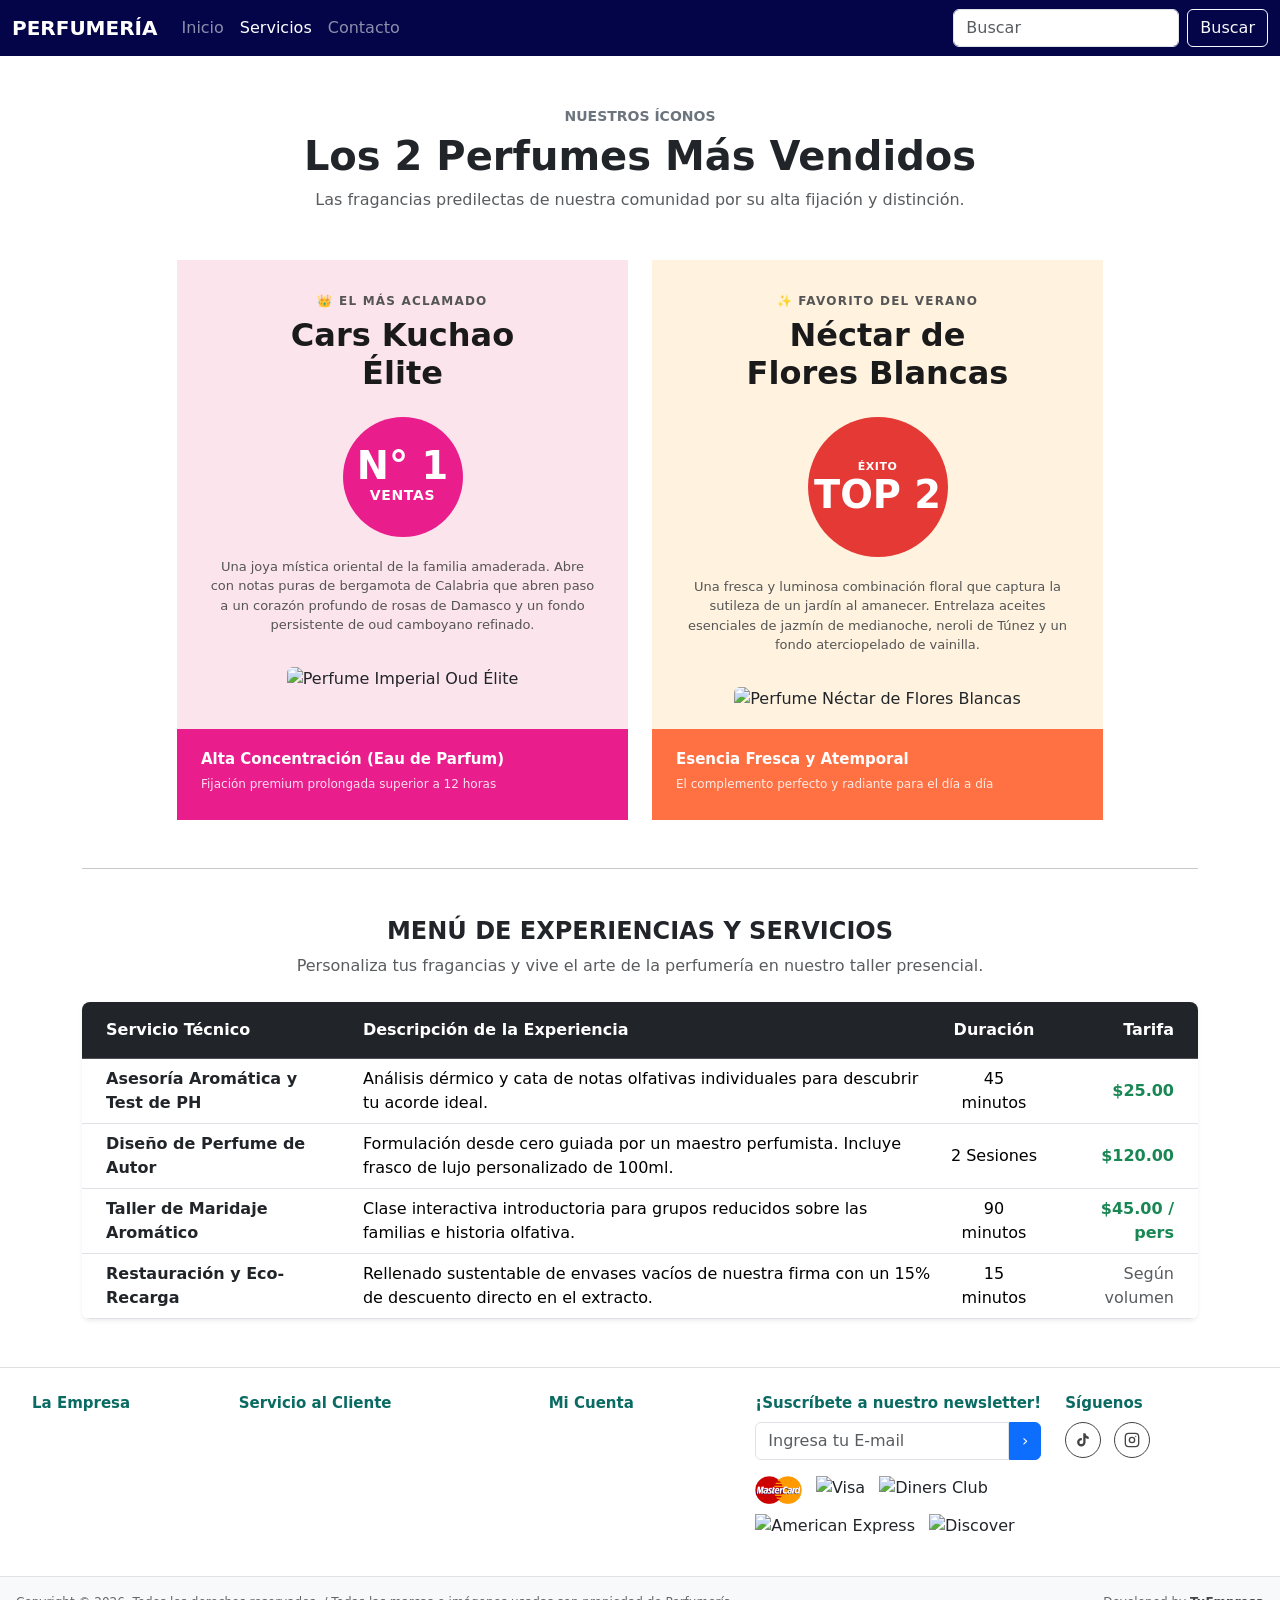
==== PROYECTO_FINAL/servicios.html @ 1038663b "Add files via upload" ====
<!DOCTYPE html>
<html lang="es">
<head>
    <meta charset="UTF-8">
    <meta name="viewport" content="width=device-width, initial-scale=1.0">
    <title>Servicios y Más Vendidos - Perfumería</title>
    <link href="https://cdn.jsdelivr.net/npm/bootstrap@5.3.3/dist/css/bootstrap.min.css" rel="stylesheet">
    <link rel="stylesheet" href="estilos.css">
</head>
<body>

    <nav class="navbar navbar-expand-lg navbar-dark bg-dark">
        <div class="container-fluid">
            <a class="navbar-brand fw-bold" href="index.html">PERFUMERÍA</a>
            <button class="navbar-toggler" type="button" data-bs-toggle="collapse" data-bs-target="#navbarNav">
                <span class="navbar-toggler-icon"></span>
            </button>
            <div class="collapse navbar-collapse" id="navbarNav">
                <ul class="navbar-nav me-auto mb-2 mb-lg-0">
                    <li class="nav-item"><a class="nav-link" href="index.html">Inicio</a></li>
                    <li class="nav-item"><a class="nav-link active" href="servicios.html">Servicios</a></li>
                    <li class="nav-item"><a class="nav-link" href="contacto.html">Contacto</a></li>
                </ul>
                <div class="d-flex">
                    <input class="form-control me-2" type="search" placeholder="Buscar">
                    <button class="btn btn-outline-light">Buscar</button>
                </div>
            </div>
        </div>
    </nav>

    <main class="container my-5">
        <div class="text-center mb-5">
            <span class="text-uppercase tracking-wider small fw-bold text-secondary">Nuestros Íconos</span>
            <h1 class="fw-bold mt-1">Los 2 Perfumes Más Vendidos</h1>
            <p class="text-muted">Las fragancias predilectas de nuestra comunidad por su alta fijación y distinción.</p>
        </div>

        <div class="row g-4 justify-content-center mb-5">
            <article class="col-12 col-md-5">
                <div class="promo-card card-rosada">
                    <div class="card-inner">
                        <p class="card-subtitulo">👑 El más aclamado</p>
                        <h2 class="card-titulo">Cars Kuchao<br>Élite</h2>
                        <div class="card-badge">
                            <span class="badge-numero">N° 1</span>
                            <span class="badge-texto">VENTAS</span>
                        </div>
                        <p class="card-descripcion">Una joya mística oriental de la familia amaderada. Abre con notas puras de bergamota de Calabria que abren paso a un corazón profundo de rosas de Damasco y un fondo persistente de oud camboyano refinado.</p>
                        <img src="https://fimgs.net/mdimg/perfume-thumbs/375x500.114774.jpg" alt="Perfume Imperial Oud Élite" class="card-img-producto rounded">
                    </div>
                    <div class="card-footer-promo bg-magenta">
                        <p class="footer-titulo">Alta Concentración (Eau de Parfum)</p>
                        <p class="footer-sub">Fijación premium prolongada superior a 12 horas</p>
                    </div>
                </div>
            </article>

            <article class="col-12 col-md-5">
                <div class="promo-card card-crema">
                    <div class="card-inner">
                        <p class="card-subtitulo">✨ Favorito del Verano</p>
                        <h2 class="card-titulo">Néctar de<br>Flores Blancas</h2>
                        <div class="card-badge badge-rojo">
                            <span class="badge-pre">ÉXITO</span>
                            <span class="badge-numero">TOP 2</span>
                        </div>
                        <p class="card-descripcion">Una fresca y luminosa combinación floral que captura la sutileza de un jardín al amanecer. Entrelaza aceites esenciales de jazmín de medianoche, neroli de Túnez y un fondo aterciopelado de vainilla.</p>
                        <img src="https://images.unsplash.com/photo-1592945403244-b3fbafd7f539?auto=format&fit=crop&w=400&q=80" alt="Perfume Néctar de Flores Blancas" class="card-img-producto rounded">
                    </div>
                    <div class="card-footer-promo bg-salmon">
                        <p class="footer-titulo">Esencia Fresca y Atemporal</p>
                        <p class="footer-sub">El complemento perfecto y radiante para el día a día</p>
                    </div>
                </div>
            </article>
        </div>

        <hr class="my-5 opacity-25">

        <section class="my-5">
            <div class="text-center mb-4">
                <h3 class="fw-bold text-uppercase h4">Menú de Experiencias y Servicios</h3>
                <p class="text-muted">Personaliza tus fragancias y vive el arte de la perfumería en nuestro taller presencial.</p>
            </div>
            
            <div class="table-responsive shadow-sm rounded-3">
                <table class="table table-hover align-middle bg-white mb-0">
                    <thead class="table-dark">
                        <tr>
                            <th scope="col" class="py-3 px-4">Servicio Técnico</th>
                            <th scope="col" class="py-3">Descripción de la Experiencia</th>
                            <th scope="col" class="py-3 text-center">Duración</th>
                            <th scope="col" class="py-3 text-end px-4">Tarifa</th>
                        </tr>
                    </thead>
                    <tbody>
                        <tr>
                            <td class="fw-bold text-dark px-4">Asesoría Aromática y Test de PH</td>
                            <td>Análisis dérmico y cata de notas olfativas individuales para descubrir tu acorde ideal.</td>
                            <td class="text-center">45 minutos</td>
                            <td class="text-end fw-bold text-success px-4">$25.00</td>
                        </tr>
                        <tr>
                            <td class="fw-bold text-dark px-4">Diseño de Perfume de Autor</td>
                            <td>Formulación desde cero guiada por un maestro perfumista. Incluye frasco de lujo personalizado de 100ml.</td>
                            <td class="text-center">2 Sesiones</td>
                            <td class="text-end fw-bold text-success px-4">$120.00</td>
                        </tr>
                        <tr>
                            <td class="fw-bold text-dark px-4">Taller de Maridaje Aromático</td>
                            <td>Clase interactiva introductoria para grupos reducidos sobre las familias e historia olfativa.</td>
                            <td class="text-center">90 minutos</td>
                            <td class="text-end fw-bold text-success px-4">$45.00 / pers</td>
                        </tr>
                        <tr>
                            <td class="fw-bold text-dark px-4">Restauración y Eco-Recarga</td>
                            <td>Rellenado sustentable de envases vacíos de nuestra firma con un 15% de descuento directo en el extracto.</td>
                            <td class="text-center">15 minutos</td>
                            <td class="text-end text-muted px-4">Según volumen</td>
                        </tr>
                    </tbody>
                </table>
            </div>
        </section>
    </main>

    <footer>
        <div class="footer-main container-fluid py-4">
            <div class="row g-4">
                <div class="col-6 col-md-2">
                    <div class="footer-title fw-bold mb-2">La Empresa</div>
                    <a class="footer-link d-block" href="#">Acerca de las Fragancias</a>
                    <a class="footer-link d-block" href="#">Ventas al por mayor</a>
                    <a class="footer-link d-block" href="#">Política de privacidad</a>
                    <a class="footer-link d-block" href="#">Política de entrega</a>
                    <a class="footer-link d-block" href="#">Tiendas</a>
                </div>
                <div class="col-6 col-md-3">
                    <div class="footer-title fw-bold mb-2">Servicio al Cliente</div>
                    <a class="footer-link d-block" href="#">Contáctanos</a>
                    <a class="footer-link d-block" href="#">Centro de ayuda</a>
                    <a class="footer-link d-block" href="#">Términos y condiciones</a>
                    <a class="footer-link d-block" href="#">Comprobantes electrónicos</a>
                </div>
                <div class="col-6 col-md-2">
                    <div class="footer-title fw-bold mb-2">Mi Cuenta</div>
                    <a class="footer-link d-block" href="#">Mis compras</a>
                    <a class="footer-link d-block" href="#">Mis datos personales</a>
                </div>
                <div class="col-12 col-md-3">
                    <div class="footer-title fw-bold mb-2">¡Suscríbete a nuestro newsletter!</div>
                    <div class="newsletter-form d-flex mb-3">
                        <input class="form-control rounded-0 rounded-start" type="email" placeholder="Ingresa tu E-mail">
                        <button class="btn btn-primary rounded-0 rounded-end">&#8250;</button>
                    </div>
                    <div class="payment-logos">
                        <img src="img/MasterCard_Logo.png" alt="Mastercard" height="28" class="me-1">
                        <img src="visa.png" alt="Visa" height="28" class="me-1">
                        <img src="diners.png" alt="Diners Club" height="28" class="me-1">
                        <img src="amex.png" alt="American Express" height="28" class="me-1">
                        <img src="discover.png" alt="Discover" height="28">
                    </div>
                </div>
                <div class="col-6 col-md-2">
                    <div class="footer-title fw-bold mb-2">Síguenos</div>
                    <a class="social-icon me-2" href="#" aria-label="TikTok">
                        <svg width="16" height="16" viewBox="0 0 24 24" fill="currentColor"><path d="M19.59 6.69a4.83 4.83 0 01-3.77-4.25V2h-3.45v13.67a2.89 2.89 0 01-2.88 2.5 2.89 2.89 0 01-2.89-2.89 2.89 2.89 0 012.89-2.89c.28 0 .54.04.79.1V9.01a6.33 6.33 0 00-.79-.05 6.34 6.34 0 00-6.34 6.34 6.34 6.34 0 006.34 6.34 6.34 6.34 0 006.33-6.34V9.01a8.16 8.16 0 004.77 1.52V7.1a4.85 4.85 0 01-1-.41z"/></svg>
                    </a>
                    <a class="social-icon" href="#" aria-label="Instagram">
                        <svg width="16" height="16" viewBox="0 0 24 24" fill="none" stroke="currentColor" stroke-width="2"><rect x="2" y="2" width="20" height="20" rx="5"/><circle cx="12" cy="12" r="4"/><circle cx="17.5" cy="6.5" r="1" fill="currentColor" stroke="none"/></svg>
                    </a>
                </div>
            </div>
        </div>
    
        <div class="footer-bottom d-flex flex-wrap justify-content-between align-items-center gap-2 p-3 bg-light border-top">
            <span>Copyright &copy; 2026. Todos los derechos reservados. / Todas las marcas e imágenes usadas son propiedad de Perfumería.</span>
            <span>Developed by <strong>TuEmpresa</strong></span>
        </div>
    </footer>

    <script src="https://cdn.jsdelivr.net/npm/bootstrap@5.3.3/dist/js/bootstrap.bundle.min.js"></script>
</body>
</html>
---- PROYECTO_FINAL/estilos.css ----
nav.navbar {
background-color: #040548 !important;

}

.footer-main {
  background: #fff;
  border-top: 1px solid #e0e0e0;
  padding: 2.5rem 2rem 1.5rem;
}

.footer-title {
  color: #0a6b63;
  font-weight: 600;
  font-size: 15px;
  margin-bottom: 14px;
}

.footer-link {
  display: block;
  color: #444;
  text-decoration: none;
  font-size: 14px;
  margin-bottom: 8px;
}

.footer-link:hover {
  color: #0a6b63;
}

/* Newsletter */
.newsletter-form {
  display: flex;
  margin-bottom: 16px;
}

.newsletter-input {
  border: 1px solid #ccc;
  border-radius: 6px 0 0 6px;
  padding: 8px 14px;
  font-size: 14px;
  outline: none;
  width: 200px;
}

.newsletter-input:focus {
  border-color: #0a6b63;
}

.newsletter-btn {
  background: #0a6b63;
  color: #fff;
  border: none;
  border-radius: 0 6px 6px 0;
  padding: 8px 16px;
  cursor: pointer;
  font-size: 20px;
  line-height: 1;
}

.newsletter-btn:hover {
  background: #085049;
}

/* Logos de pago */
.payment-logos {
  display: flex;
  align-items: center;
  gap: 10px;
  flex-wrap: wrap;
  margin-top: 8px;
}

/* Redes sociales */
.social-icon {
  width: 36px;
  height: 36px;
  border-radius: 50%;
  border: 1.5px solid #444;
  display: inline-flex;
  align-items: center;
  justify-content: center;
  color: #444;
  text-decoration: none;
  margin-right: 8px;
  transition: border-color 0.2s, color 0.2s;
}

.social-icon:hover {
  border-color: #0a6b63;
  color: #0a6b63;
}

/* Barra inferior */
.footer-bottom {
  background: #f5f5f5;
  border-top: 1px solid #e0e0e0;
  padding: 14px 2rem;
  font-size: 12px;
  color: #666;
}

.footer-bottom strong {
  color: #444;
}


.productos-section {
  width: 100%;
  font-family: 'Segoe UI', Arial, sans-serif;
}
 
/* ---- Tarjeta base ---- */
.promo-card {
  display: flex;
  flex-direction: column;
  height: 100%;
  min-height: 560px;
  overflow: hidden;
}
 
.card-inner {
  flex: 1;
  padding: 2rem 2rem 1rem;
  display: flex;
  flex-direction: column;
  align-items: center;
  text-align: center;
  position: relative;
}
 
/* ---- Colores de fondo por tarjeta ---- */
.card-rosada .card-inner  { background: #fce4ec; }
.card-crema  .card-inner  { background: #fff3e0; }
.card-lavanda .card-inner { background: #ede7f6; }
 
/* ---- Textos ---- */
.card-subtitulo {
  font-size: 12px;
  font-weight: 600;
  letter-spacing: 0.1em;
  text-transform: uppercase;
  color: #555;
  margin-bottom: 6px;
}
 
.card-titulo {
  font-size: 2rem;
  font-weight: 700;
  color: #1a1a1a;
  line-height: 1.2;
  margin-bottom: 16px;
}
 
.card-fecha {
  font-size: 13px;
  color: #666;
  margin-bottom: 12px;
}
 
.card-descripcion {
  font-size: 13px;
  color: #555;
  line-height: 1.5;
  margin-top: 12px;
}
 
/* ---- Badge de descuento ---- */
.card-badge {
  width: 120px;
  height: 120px;
  border-radius: 50%;
  background: #e91e8c;
  display: flex;
  flex-direction: column;
  align-items: center;
  justify-content: center;
  margin: 8px 0;
}
 
.card-badge.badge-rojo {
  background: #e53935;
  width: 140px;
  height: 140px;
}
 
.badge-pre {
  font-size: 11px;
  color: #fff;
  font-weight: 600;
  letter-spacing: 0.05em;
}
 
.badge-numero {
  font-size: 2.4rem;
  font-weight: 900;
  color: #fff;
  line-height: 1;
}
 
.badge-texto {
  font-size: 14px;
  font-weight: 700;
  color: #fff;
  letter-spacing: 0.05em;
}
 
/* ---- Imagen del producto ---- */
.card-img-producto {
  max-height: 160px;
  object-fit: contain;
  margin-top: 16px;
}
 
/* ---- Footer de cada tarjeta ---- */
.card-footer-promo {
  padding: 1.2rem 1.5rem;
}
 
.bg-magenta { background: #e91e8c; }
.bg-salmon  { background: #ff7043; }
.bg-azul    { background: #5c6bc0; }
 
.footer-titulo {
  font-size: 15px;
  font-weight: 700;
  color: #fff;
  margin-bottom: 4px;
}
 
.footer-sub {
  font-size: 12px;
  color: rgba(255,255,255,0.85);
  margin-bottom: 8px;
}
 
.footer-link {
  font-size: 12px;
  font-weight: 700;
  color: #fff;
  text-decoration: none;
  letter-spacing: 0.05em;
}
 
.footer-link:hover {
  text-decoration: underline;
  color: #fff;
}
 
/* ---- Responsive ---- */
@media (max-width: 767px) {
  .promo-card {
    min-height: auto;
    margin-bottom: 0;
  }
 
  .card-inner {
    padding: 1.5rem 1.5rem 1rem;
  }
 
  .card-titulo {
    font-size: 1.6rem;
  }
}
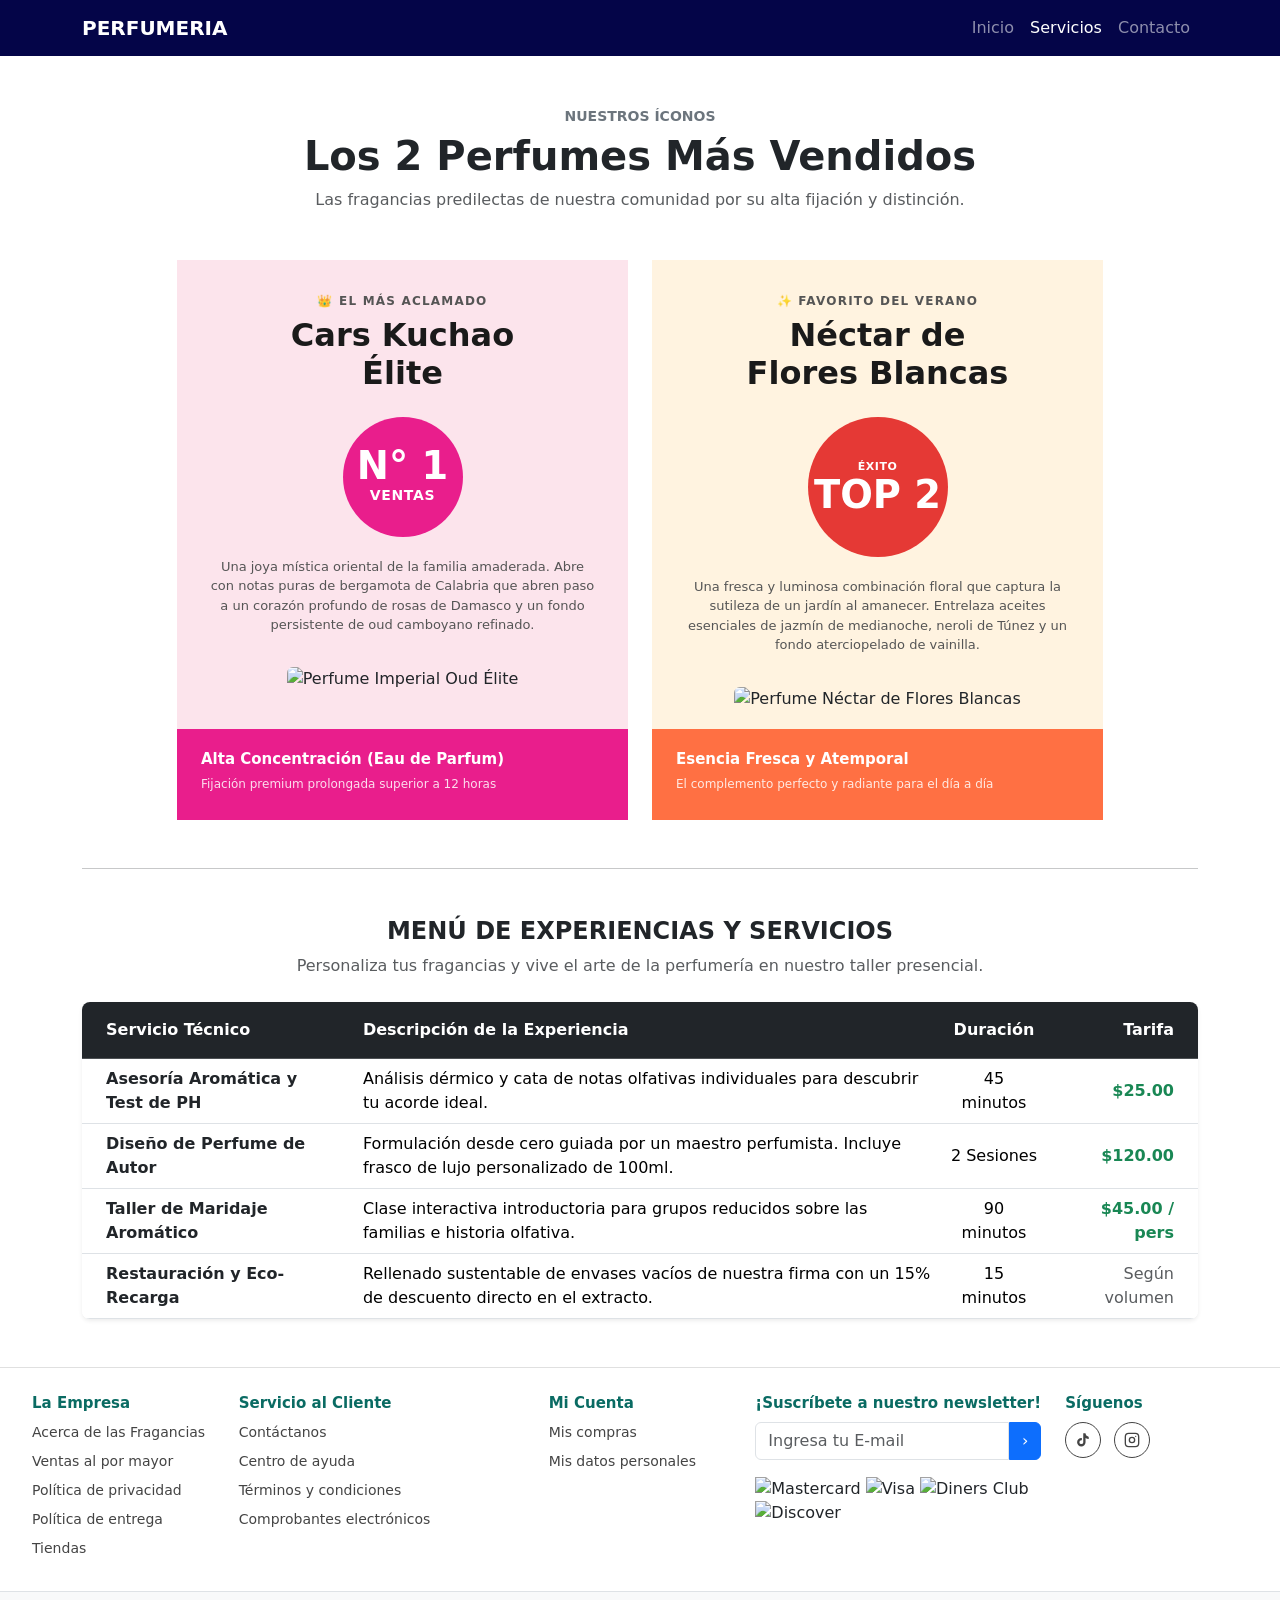
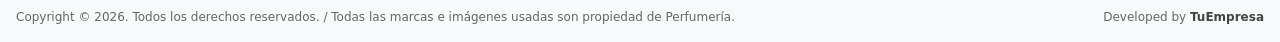
==== commit 12823aa3: "actualización de servicios - mateo anchundia" ====
--- a/PROYECTO_FINAL/servicios.html
+++ b/PROYECTO_FINAL/servicios.html
@@ -9,22 +9,18 @@
 </head>
 <body>
 
-    <nav class="navbar navbar-expand-lg navbar-dark bg-dark">
-        <div class="container-fluid">
-            <a class="navbar-brand fw-bold" href="index.html">PERFUMERÍA</a>
+    <nav class="navbar navbar-expand-lg navbar-dark bg-dark sticky-top">
+        <div class="container">
+            <a class="navbar-brand" href="index.html"><strong>PERFUMERIA</strong></a>
             <button class="navbar-toggler" type="button" data-bs-toggle="collapse" data-bs-target="#navbarNav">
                 <span class="navbar-toggler-icon"></span>
             </button>
             <div class="collapse navbar-collapse" id="navbarNav">
-                <ul class="navbar-nav me-auto mb-2 mb-lg-0">
+                <ul class="navbar-nav ms-auto">
                     <li class="nav-item"><a class="nav-link" href="index.html">Inicio</a></li>
                     <li class="nav-item"><a class="nav-link active" href="servicios.html">Servicios</a></li>
                     <li class="nav-item"><a class="nav-link" href="contacto.html">Contacto</a></li>
                 </ul>
-                <div class="d-flex">
-                    <input class="form-control me-2" type="search" placeholder="Buscar">
-                    <button class="btn btn-outline-light">Buscar</button>
-                </div>
             </div>
         </div>
     </nav>
@@ -154,13 +150,10 @@
                         <input class="form-control rounded-0 rounded-start" type="email" placeholder="Ingresa tu E-mail">
                         <button class="btn btn-primary rounded-0 rounded-end">&#8250;</button>
                     </div>
-                    <div class="payment-logos">
-                        <img src="img/MasterCard_Logo.png" alt="Mastercard" height="28" class="me-1">
-                        <img src="visa.png" alt="Visa" height="28" class="me-1">
-                        <img src="diners.png" alt="Diners Club" height="28" class="me-1">
-                        <img src="amex.png" alt="American Express" height="28" class="me-1">
-                        <img src="discover.png" alt="Discover" height="28">
-                    </div>
+                    <img src="https://imgs.search.brave.com/751-cNyRK_1LJSBLeVOynIjmxGMawgLcXmbny40WzEE/rs:fit:860:0:0:0/g:ce/aHR0cHM6Ly9icmFu/ZGxvZ29zLm5ldC93/cC1jb250ZW50L3Vw/bG9hZHMvMjAxNi8w/Ny9tYXN0ZXJjYXJk/LTIwMTYtMjAxOS1s/b2dvLTUxMng0MDEu/cG5n" alt="Mastercard" height="28">
+                <img src="https://imgs.search.brave.com/Acm9_9IkVh3NHP3LMTqP7TZaRSccaTqDd55g_9zd27o/rs:fit:860:0:0:0/g:ce/aHR0cHM6Ly9jZG4u/aWNvbnNjb3V0LmNv/bS9pY29uL3ByZW1p/dW0vcG5nLTI1Ni10/aHVtYi92aXNhLWlj/b24tc3ZnLWRvd25s/b2FkLXBuZy0zMzU2/Mi5wbmc_Zj13ZWJw/Jnc9MTI4" alt="Visa" height="40">
+                <img src="https://imgs.search.brave.com/5fCrwCpberq7pZdHSlvtZjAq-Nx1vXvz12RmIQpV0XU/rs:fit:860:0:0:0/g:ce/aHR0cHM6Ly9jZG4u/aWNvbnNjb3V0LmNv/bS9pY29uL2ZyZWUv/cG5nLTI1Ni9mcmVl/LWRpbmVycy1jbHVi/LWludGVybmF0aW9u/YWwtbG9nby1pY29u/LXN2Zy1kb3dubG9h/ZC1wbmctNjc1NzE5/LnBuZz9mPXdlYnAm/dz0xMjg" alt="Diners Club" height="40">
+                <img src="https://imgs.search.brave.com/n9Xc7gxImSo3bKYzg83ucstK5ZqWMtcm7Sl_9WzU0tg/rs:fit:860:0:0:0/g:ce/aHR0cHM6Ly93d3cu/cG5nYWxsLmNvbS93/cC1jb250ZW50L3Vw/bG9hZHMvMTUvRGlz/Y292ZXItTG9nby1Q/TkctUGhvdG8ucG5n" alt="Discover" height="40">
                 </div>
                 <div class="col-6 col-md-2">
                     <div class="footer-title fw-bold mb-2">Síguenos</div>
@@ -182,4 +175,4 @@
 
     <script src="https://cdn.jsdelivr.net/npm/bootstrap@5.3.3/dist/js/bootstrap.bundle.min.js"></script>
 </body>
-</html>+</html>
--- a/PROYECTO_FINAL/estilos.css
+++ b/PROYECTO_FINAL/estilos.css
@@ -28,7 +28,7 @@
   color: #0a6b63;
 }
 
-/* Newsletter */
+
 .newsletter-form {
   display: flex;
   margin-bottom: 16px;
@@ -62,7 +62,7 @@
   background: #085049;
 }
 
-/* Logos de pago */
+
 .payment-logos {
   display: flex;
   align-items: center;
@@ -71,7 +71,7 @@
   margin-top: 8px;
 }
 
-/* Redes sociales */
+
 .social-icon {
   width: 36px;
   height: 36px;
@@ -91,7 +91,7 @@
   color: #0a6b63;
 }
 
-/* Barra inferior */
+
 .footer-bottom {
   background: #f5f5f5;
   border-top: 1px solid #e0e0e0;
@@ -129,12 +129,12 @@
   position: relative;
 }
  
-/* ---- Colores de fondo por tarjeta ---- */
+
 .card-rosada .card-inner  { background: #fce4ec; }
 .card-crema  .card-inner  { background: #fff3e0; }
 .card-lavanda .card-inner { background: #ede7f6; }
  
-/* ---- Textos ---- */
+
 .card-subtitulo {
   font-size: 12px;
   font-weight: 600;
@@ -165,7 +165,7 @@
   margin-top: 12px;
 }
  
-/* ---- Badge de descuento ---- */
+
 .card-badge {
   width: 120px;
   height: 120px;
@@ -205,14 +205,13 @@
   letter-spacing: 0.05em;
 }
  
-/* ---- Imagen del producto ---- */
+
 .card-img-producto {
   max-height: 160px;
   object-fit: contain;
   margin-top: 16px;
 }
  
-/* ---- Footer de cada tarjeta ---- */
 .card-footer-promo {
   padding: 1.2rem 1.5rem;
 }
@@ -234,7 +233,7 @@
   margin-bottom: 8px;
 }
  
-.footer-link {
+.card-footer-promo .footer-link {
   font-size: 12px;
   font-weight: 700;
   color: #fff;
@@ -242,12 +241,12 @@
   letter-spacing: 0.05em;
 }
  
-.footer-link:hover {
+.card-footer-promo .footer-link:hover {
   text-decoration: underline;
   color: #fff;
 }
  
-/* ---- Responsive ---- */
+
 @media (max-width: 767px) {
   .promo-card {
     min-height: auto;
@@ -262,4 +261,3 @@
     font-size: 1.6rem;
   }
 }
-
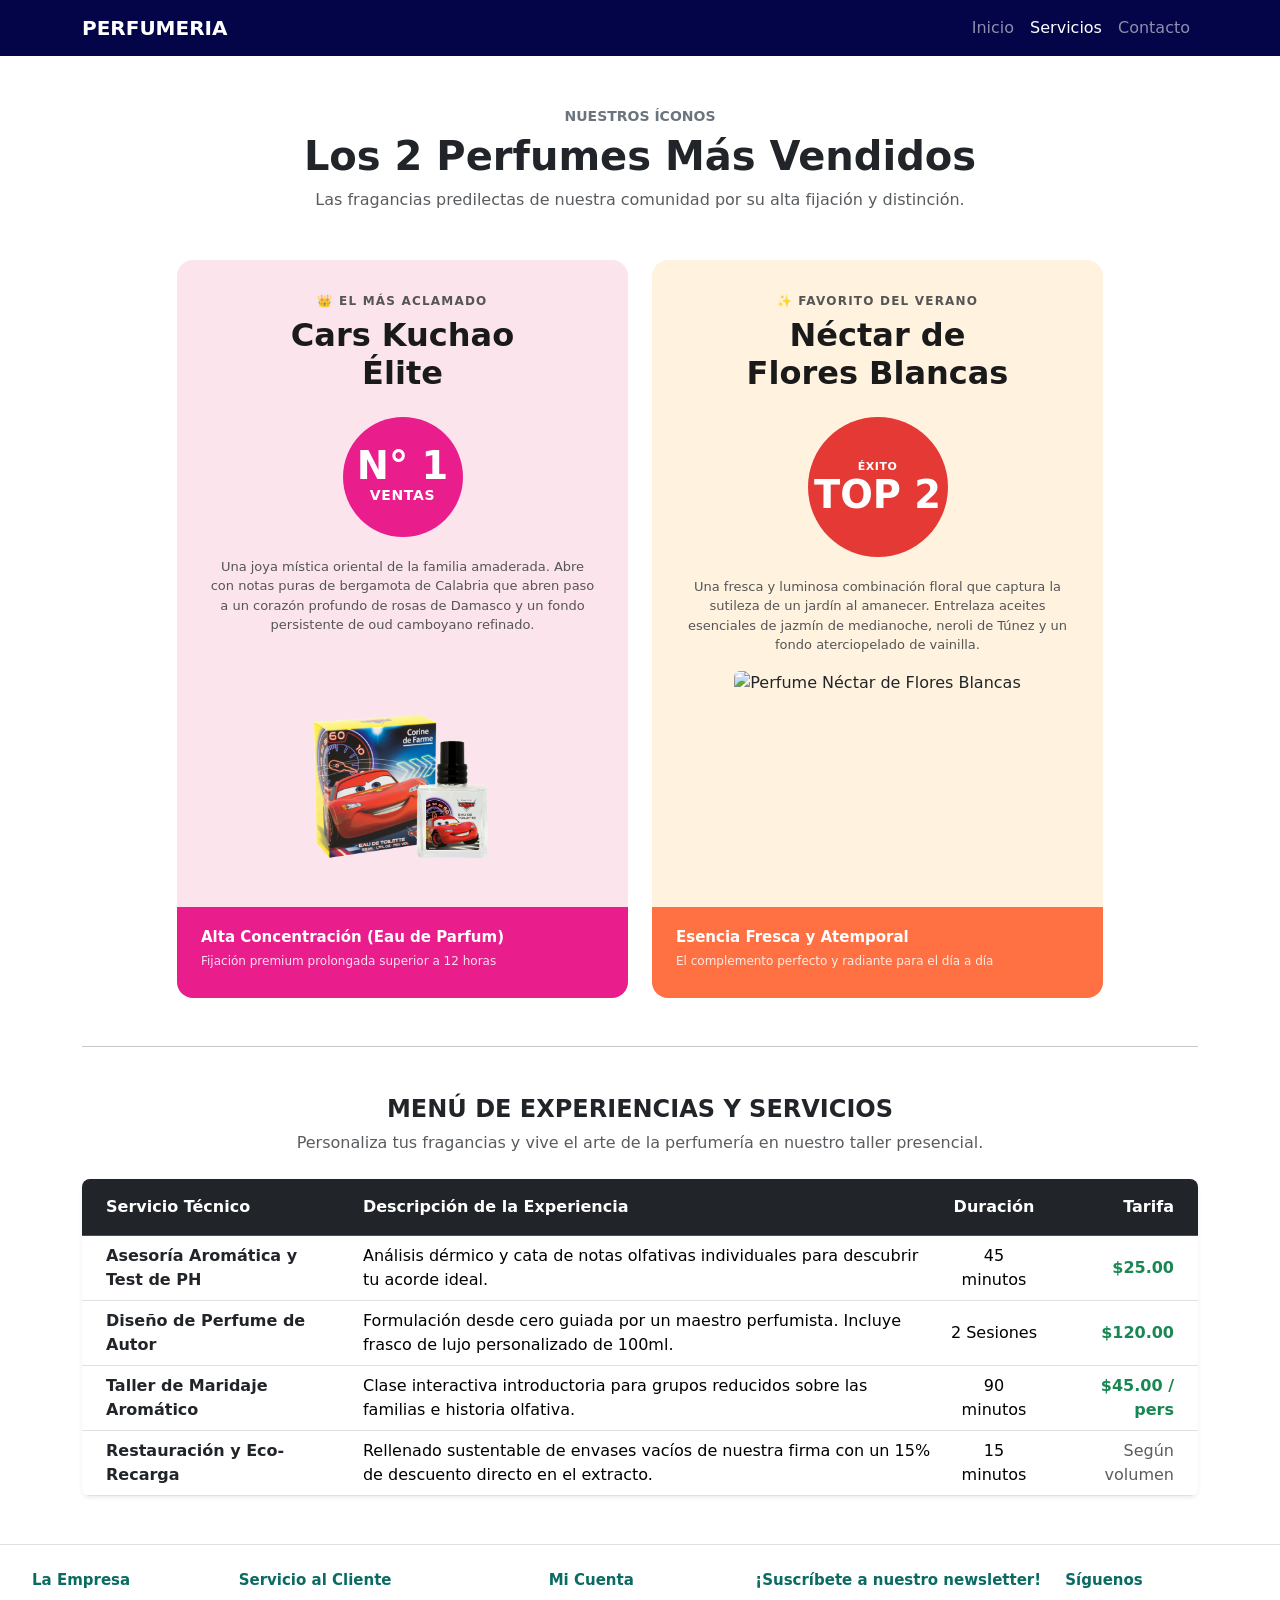
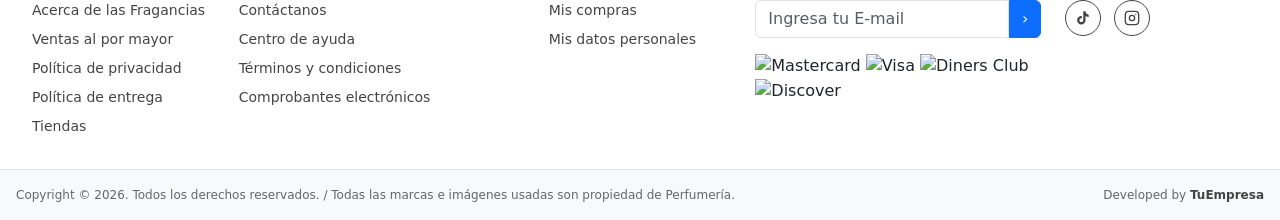
==== commit b94efb58: "Actualizo tarjetas: tamaños, alineación de imágenes y links" ====
--- a/PROYECTO_FINAL/servicios.html
+++ b/PROYECTO_FINAL/servicios.html
@@ -43,7 +43,7 @@
                             <span class="badge-texto">VENTAS</span>
                         </div>
                         <p class="card-descripcion">Una joya mística oriental de la familia amaderada. Abre con notas puras de bergamota de Calabria que abren paso a un corazón profundo de rosas de Damasco y un fondo persistente de oud camboyano refinado.</p>
-                        <img src="https://fimgs.net/mdimg/perfume-thumbs/375x500.114774.jpg" alt="Perfume Imperial Oud Élite" class="card-img-producto rounded">
+                        <img src="img/perfumerayo.png" alt="Perfume Imperial Oud Élite" class="card-img-producto2 rounded">
                     </div>
                     <div class="card-footer-promo bg-magenta">
                         <p class="footer-titulo">Alta Concentración (Eau de Parfum)</p>
--- a/PROYECTO_FINAL/estilos.css
+++ b/PROYECTO_FINAL/estilos.css
@@ -117,6 +117,19 @@
   height: 100%;
   min-height: 560px;
   overflow: hidden;
+  cursor: pointer;                                   
+  transition: transform 0.3s ease, box-shadow 0.3s ease; 
+  border-radius: 16px 
+}
+.promo-card:hover {
+  transform: scale(1.04);
+  box-shadow: 0 15px 30px rgba(0, 0, 0, 0.25);
+}
+.promo-card-link {
+  display: block;
+  text-decoration: none;
+   height: 100%;
+  color: inherit;
 }
  
 .card-inner {
@@ -207,9 +220,20 @@
  
 
 .card-img-producto {
-  max-height: 160px;
-  object-fit: contain;
-  margin-top: 16px;
+  height: 180px;         
+  width: auto;
+  max-width: 100%;
+  object-fit: contain;    
+  display: block;
+  margin: 0 auto;
+}
+.card-img-producto2 {
+  height: 240px;         
+  width: auto;
+  max-width: 100%;
+  object-fit: contain;    
+  display: block;
+  margin: 0 auto;
 }
  
 .card-footer-promo {
@@ -261,3 +285,33 @@
     font-size: 1.6rem;
   }
 }
+.cat-row {
+  background: #1a1a1a;
+  padding: 0;
+}
+
+.cat-row .nav-link {
+  color: #fff;
+  font-size: 14px;
+  padding: 14px 16px;
+  white-space: nowrap;
+}
+
+.cat-row .nav-link:hover {
+  color: #ccc;
+  background: #2a2a2a;
+}
+
+.cat-row .nav-link.active {
+  font-weight: 600;
+  border-bottom: 2px solid #fff;
+}
+
+.cat-scroll {
+  overflow-x: auto;
+  scrollbar-width: none;
+}
+
+.cat-scroll::-webkit-scrollbar {
+  display: none;
+}
